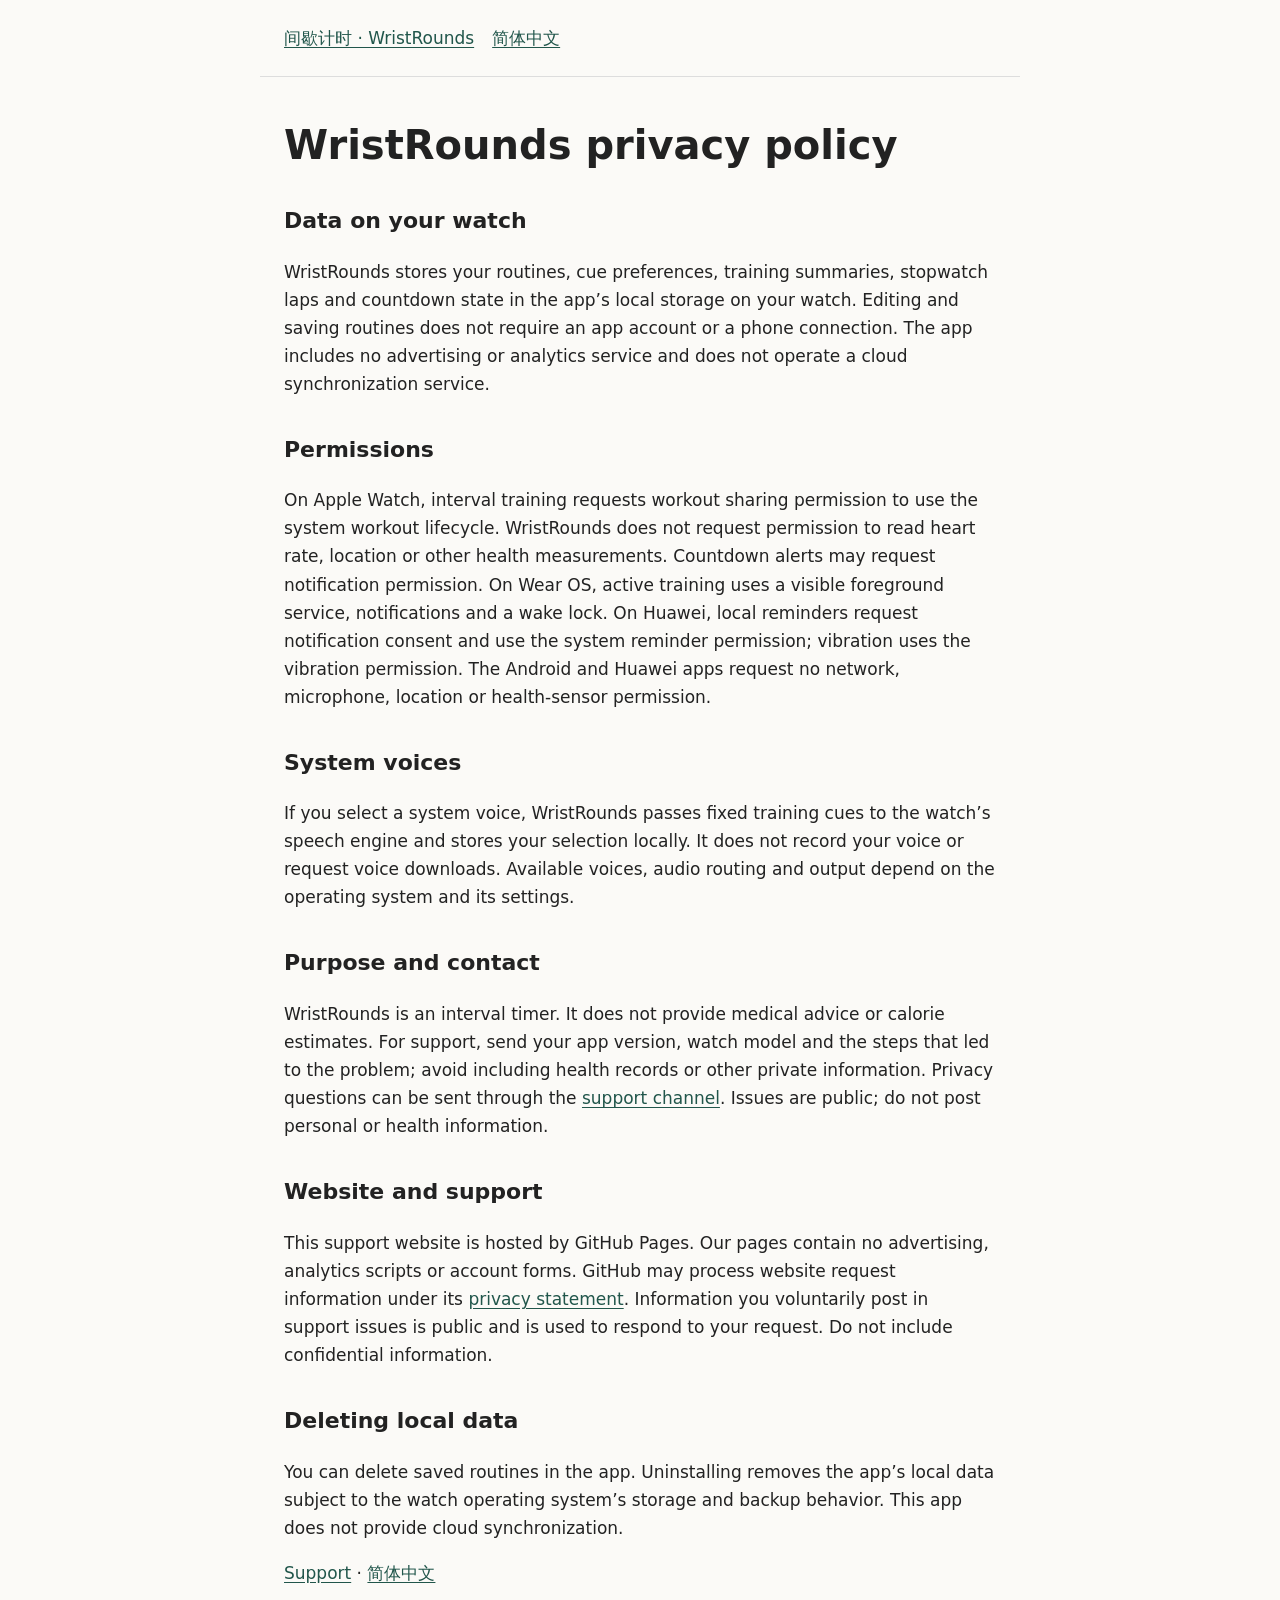
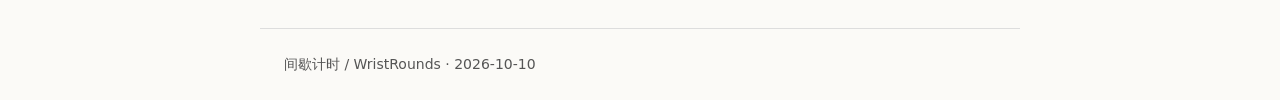
==== privacy-en.html @ 26cb301c "Publish WristRounds bilingual support privacy and original review video" ====
<!doctype html>
<html lang="en"><head><meta charset="utf-8"><meta name="viewport" content="width=device-width,initial-scale=1"><meta name="referrer" content="no-referrer"><title>WristRounds privacy policy</title><link rel="stylesheet" href="style.css"></head><body><header><nav aria-label="Navigation"><a href="index.html">间歇计时 · WristRounds</a><a href="privacy-zh.html">简体中文</a></nav></header><main><h1>WristRounds privacy policy</h1><h2>Data on your watch</h2><p>WristRounds stores your routines, cue preferences, training summaries, stopwatch laps and countdown state in the app’s local storage on your watch. Editing and saving routines does not require an app account or a phone connection. The app includes no advertising or analytics service and does not operate a cloud synchronization service.</p>
<h2>Permissions</h2><p>On Apple Watch, interval training requests workout sharing permission to use the system workout lifecycle. WristRounds does not request permission to read heart rate, location or other health measurements. Countdown alerts may request notification permission. On Wear OS, active training uses a visible foreground service, notifications and a wake lock. On Huawei, local reminders request notification consent and use the system reminder permission; vibration uses the vibration permission. The Android and Huawei apps request no network, microphone, location or health-sensor permission.</p>
<h2>System voices</h2><p>If you select a system voice, WristRounds passes fixed training cues to the watch’s speech engine and stores your selection locally. It does not record your voice or request voice downloads. Available voices, audio routing and output depend on the operating system and its settings.</p>
<h2>Purpose and contact</h2><p>WristRounds is an interval timer. It does not provide medical advice or calorie estimates. For support, send your app version, watch model and the steps that led to the problem; avoid including health records or other private information. Privacy questions can be sent through the <a href="https://github.com/tryanswer/wristrounds-support/issues/new">support channel</a>. Issues are public; do not post personal or health information.</p>
<h2>Website and support</h2><p>This support website is hosted by GitHub Pages. Our pages contain no advertising, analytics scripts or account forms. GitHub may process website request information under its <a href="https://docs.github.com/en/site-policy/privacy-policies/github-general-privacy-statement">privacy statement</a>. Information you voluntarily post in support issues is public and is used to respond to your request. Do not include confidential information.</p><h2>Deleting local data</h2><p>You can delete saved routines in the app. Uninstalling removes the app’s local data subject to the watch operating system’s storage and backup behavior. This app does not provide cloud synchronization.</p><p><a href="support-en.html">Support</a> · <a href="privacy-zh.html">简体中文</a></p>
</main><footer>间歇计时 / WristRounds · 2026-10-10</footer></body></html>
---- style.css ----
*{box-sizing:border-box}body{margin:0;background:#fbfaf7;color:#222;font:17px/1.65 system-ui,-apple-system,sans-serif}header,main,footer{max-width:760px;margin:auto;padding:24px}header{border-bottom:1px solid #ddd}nav{display:flex;gap:18px;flex-wrap:wrap}a{color:#21564b;text-underline-offset:3px}h1{font-size:clamp(28px,5vw,40px);line-height:1.2;margin:20px 0 28px}h2{font-size:22px;margin-top:34px}p,li{max-width:68ch}footer{font-size:14px;color:#555;border-top:1px solid #ddd}video{display:block;width:min(100%,384px);height:auto;background:#000;margin:24px 0}small{color:#555}@media(max-width:480px){header,main,footer{padding:20px}}
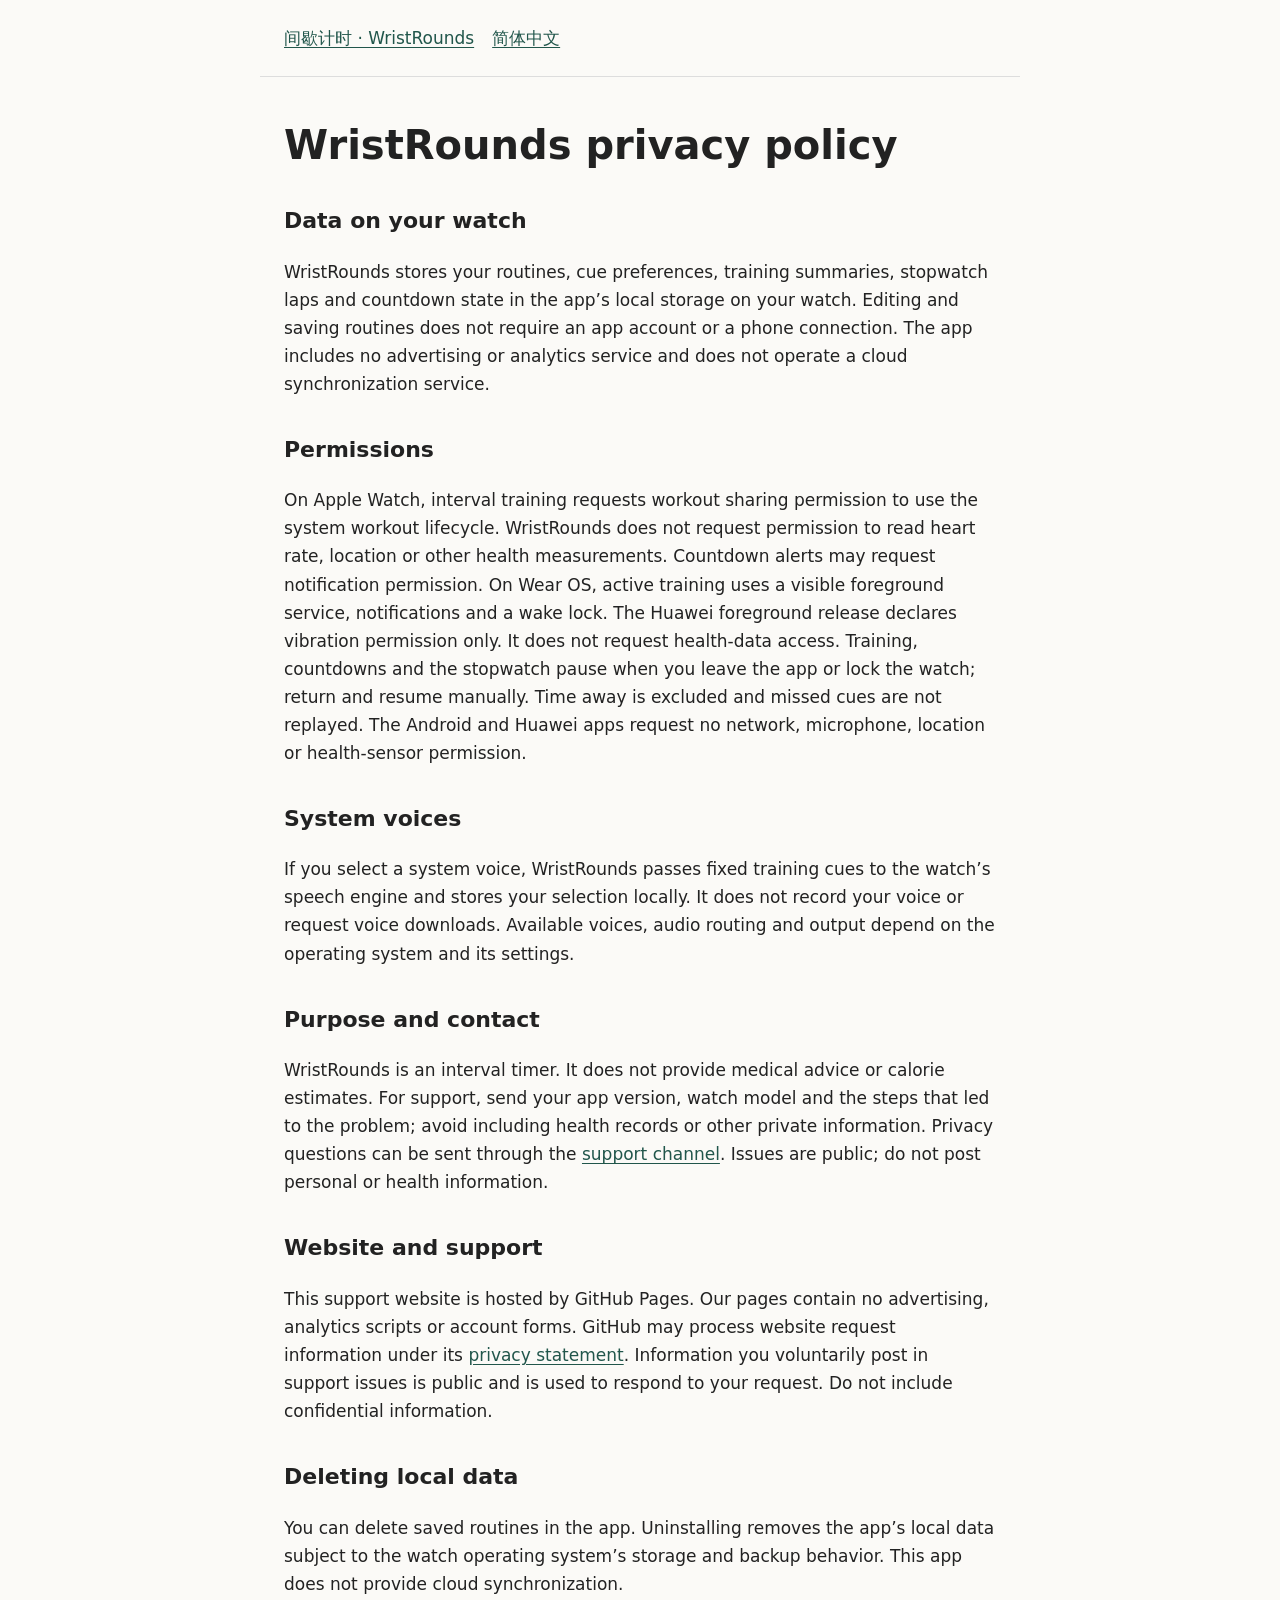
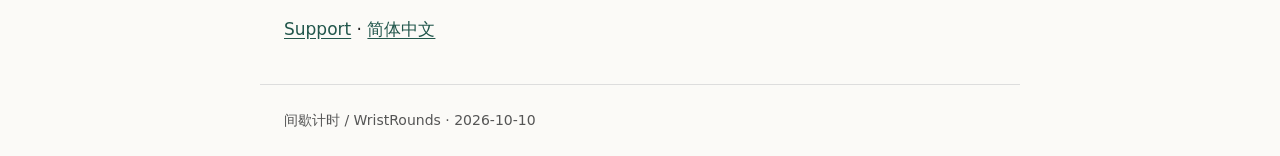
==== commit 61749273: "Clarify Huawei foreground privacy behavior in English and Chinese" ====
--- a/privacy-en.html
+++ b/privacy-en.html
@@ -1,6 +1,6 @@
 <!doctype html>
 <html lang="en"><head><meta charset="utf-8"><meta name="viewport" content="width=device-width,initial-scale=1"><meta name="referrer" content="no-referrer"><title>WristRounds privacy policy</title><link rel="stylesheet" href="style.css"></head><body><header><nav aria-label="Navigation"><a href="index.html">间歇计时 · WristRounds</a><a href="privacy-zh.html">简体中文</a></nav></header><main><h1>WristRounds privacy policy</h1><h2>Data on your watch</h2><p>WristRounds stores your routines, cue preferences, training summaries, stopwatch laps and countdown state in the app’s local storage on your watch. Editing and saving routines does not require an app account or a phone connection. The app includes no advertising or analytics service and does not operate a cloud synchronization service.</p>
-<h2>Permissions</h2><p>On Apple Watch, interval training requests workout sharing permission to use the system workout lifecycle. WristRounds does not request permission to read heart rate, location or other health measurements. Countdown alerts may request notification permission. On Wear OS, active training uses a visible foreground service, notifications and a wake lock. On Huawei, local reminders request notification consent and use the system reminder permission; vibration uses the vibration permission. The Android and Huawei apps request no network, microphone, location or health-sensor permission.</p>
+<h2>Permissions</h2><p>On Apple Watch, interval training requests workout sharing permission to use the system workout lifecycle. WristRounds does not request permission to read heart rate, location or other health measurements. Countdown alerts may request notification permission. On Wear OS, active training uses a visible foreground service, notifications and a wake lock. The Huawei foreground release declares vibration permission only. It does not request health-data access. Training, countdowns and the stopwatch pause when you leave the app or lock the watch; return and resume manually. Time away is excluded and missed cues are not replayed. The Android and Huawei apps request no network, microphone, location or health-sensor permission.</p>
 <h2>System voices</h2><p>If you select a system voice, WristRounds passes fixed training cues to the watch’s speech engine and stores your selection locally. It does not record your voice or request voice downloads. Available voices, audio routing and output depend on the operating system and its settings.</p>
 <h2>Purpose and contact</h2><p>WristRounds is an interval timer. It does not provide medical advice or calorie estimates. For support, send your app version, watch model and the steps that led to the problem; avoid including health records or other private information. Privacy questions can be sent through the <a href="https://github.com/tryanswer/wristrounds-support/issues/new">support channel</a>. Issues are public; do not post personal or health information.</p>
 <h2>Website and support</h2><p>This support website is hosted by GitHub Pages. Our pages contain no advertising, analytics scripts or account forms. GitHub may process website request information under its <a href="https://docs.github.com/en/site-policy/privacy-policies/github-general-privacy-statement">privacy statement</a>. Information you voluntarily post in support issues is public and is used to respond to your request. Do not include confidential information.</p><h2>Deleting local data</h2><p>You can delete saved routines in the app. Uninstalling removes the app’s local data subject to the watch operating system’s storage and backup behavior. This app does not provide cloud synchronization.</p><p><a href="support-en.html">Support</a> · <a href="privacy-zh.html">简体中文</a></p>
